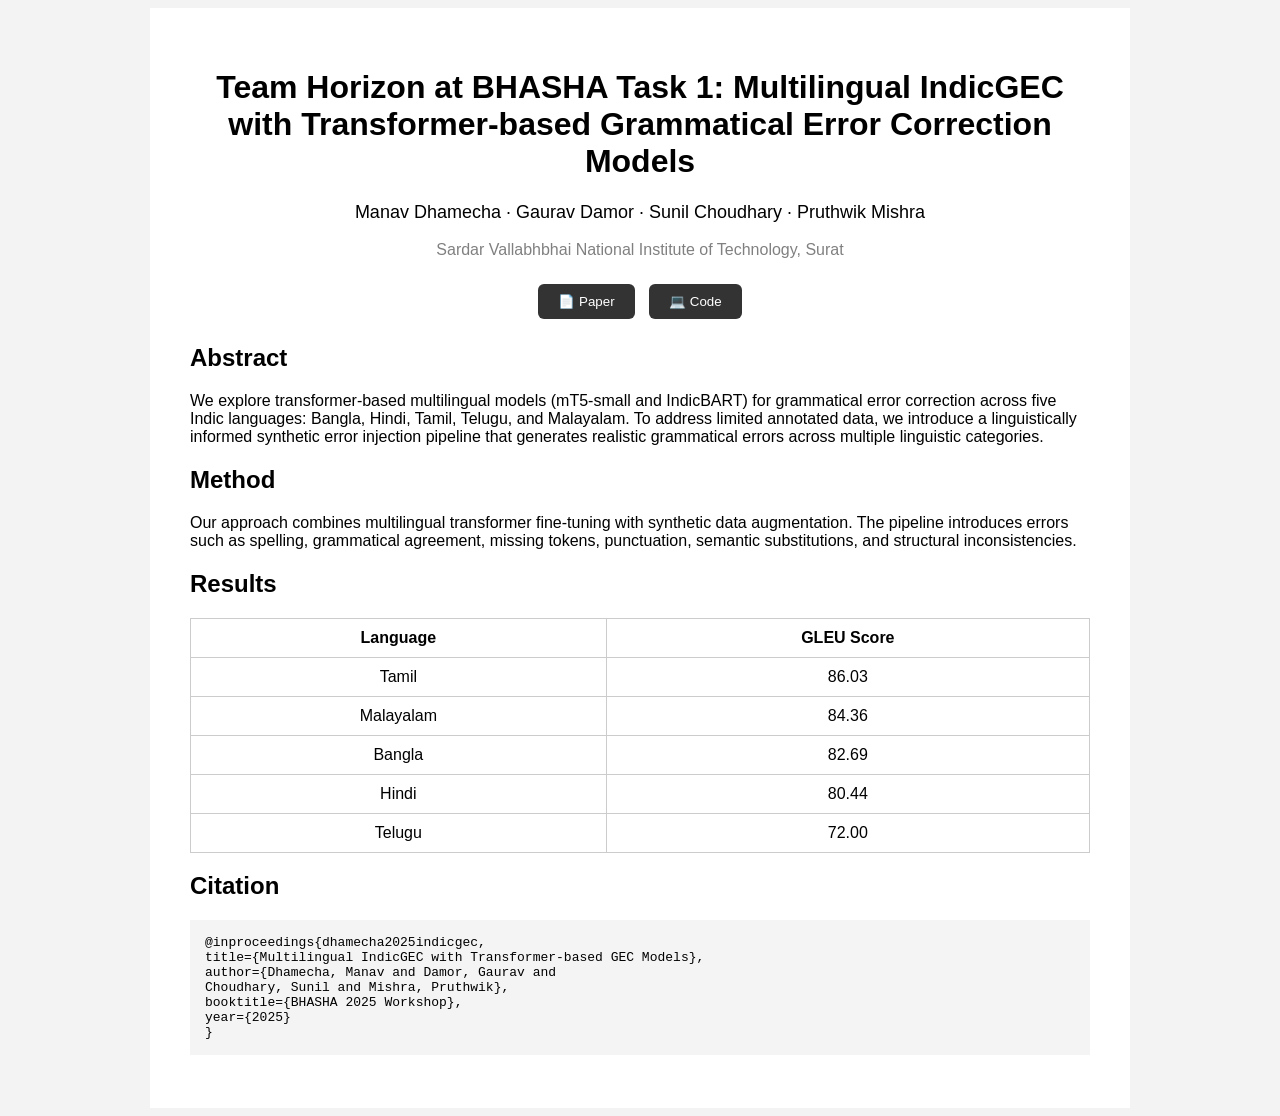
==== gec/index.html @ 7dff9ee0 "add gec paper" ====
<!DOCTYPE html>
<html>
<head>
<meta charset="UTF-8">
<title>Multilingual IndicGEC</title>
<link rel="stylesheet" href="style.css">
</head>

<body>

<div class="container">

<h1>
Team Horizon at BHASHA Task 1: Multilingual IndicGEC with Transformer-based Grammatical Error Correction Models
</h1>

<p class="authors">
Manav Dhamecha · Gaurav Damor · Sunil Choudhary · Pruthwik Mishra
</p>

<p class="affiliation">
Sardar Vallabhbhai National Institute of Technology, Surat
</p>

<div class="buttons">
<a href="paper.pdf"><button>📄 Paper</button></a>
<a href="#"><button>💻 Code</button></a>
</div>

<h2>Abstract</h2>

<p>
We explore transformer-based multilingual models (mT5-small and IndicBART)
for grammatical error correction across five Indic languages: Bangla,
Hindi, Tamil, Telugu, and Malayalam. To address limited annotated data,
we introduce a linguistically informed synthetic error injection pipeline
that generates realistic grammatical errors across multiple linguistic
categories.
</p>

<h2>Method</h2>

<p>
Our approach combines multilingual transformer fine-tuning with
synthetic data augmentation. The pipeline introduces errors such as
spelling, grammatical agreement, missing tokens, punctuation,
semantic substitutions, and structural inconsistencies.
</p>

<h2>Results</h2>

<table>
<tr>
<th>Language</th>
<th>GLEU Score</th>
</tr>
<tr><td>Tamil</td><td>86.03</td></tr>
<tr><td>Malayalam</td><td>84.36</td></tr>
<tr><td>Bangla</td><td>82.69</td></tr>
<tr><td>Hindi</td><td>80.44</td></tr>
<tr><td>Telugu</td><td>72.00</td></tr>
</table>

<h2>Citation</h2>

<pre>
@inproceedings{dhamecha2025indicgec,
title={Multilingual IndicGEC with Transformer-based GEC Models},
author={Dhamecha, Manav and Damor, Gaurav and
Choudhary, Sunil and Mishra, Pruthwik},
booktitle={BHASHA 2025 Workshop},
year={2025}
}
</pre>

</div>

</body>
</html>
---- gec/style.css ----
body{
font-family: Arial, Helvetica;
background:#f3f3f3;
}

.container{
width:900px;
margin:auto;
background:white;
padding:40px;
}

h1{
text-align:center;
}

.authors{
text-align:center;
font-size:18px;
}

.affiliation{
text-align:center;
color:gray;
}

.buttons{
text-align:center;
margin:20px;
}

button{
padding:10px 20px;
margin:5px;
border:none;
background:#333;
color:white;
border-radius:6px;
cursor:pointer;
}

table{
width:100%;
border-collapse:collapse;
margin-top:20px;
}

td,th{
border:1px solid #ccc;
padding:10px;
text-align:center;
}

pre{
background:#f4f4f4;
padding:15px;
overflow:auto;
}
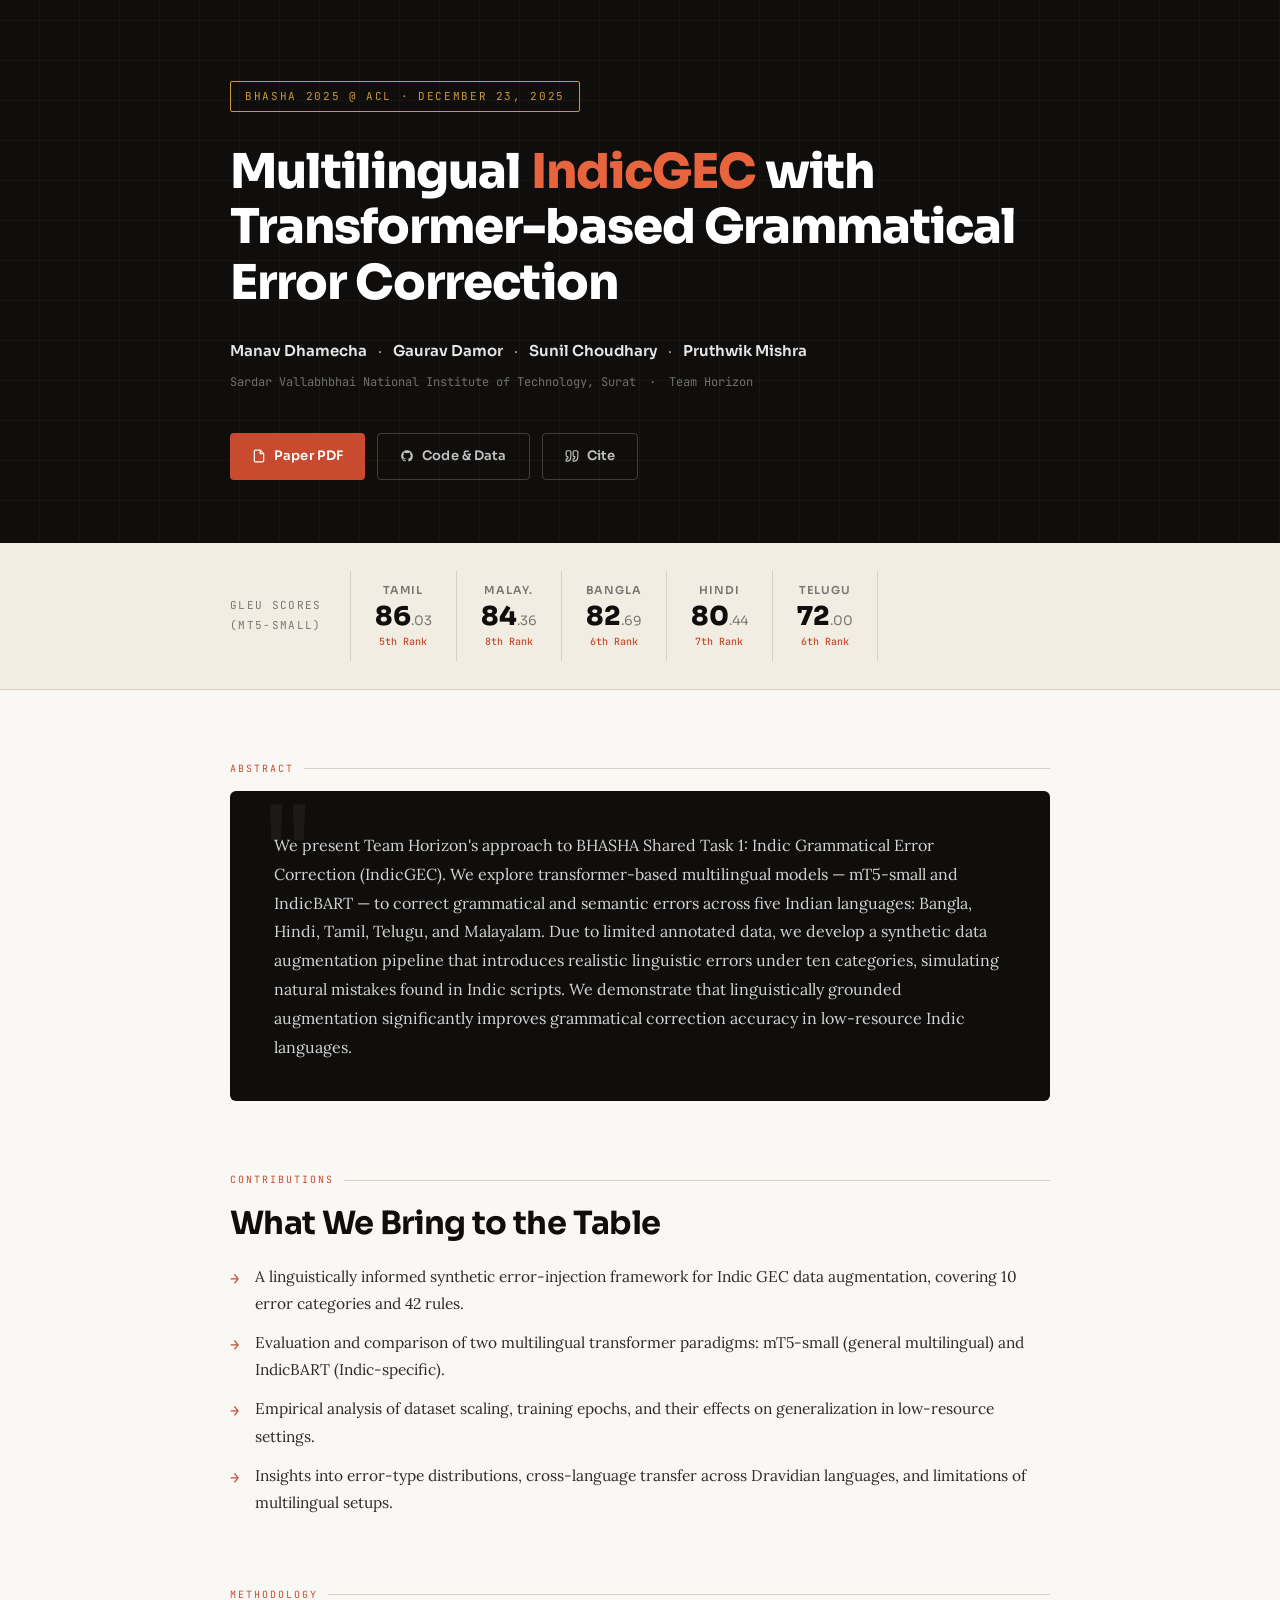
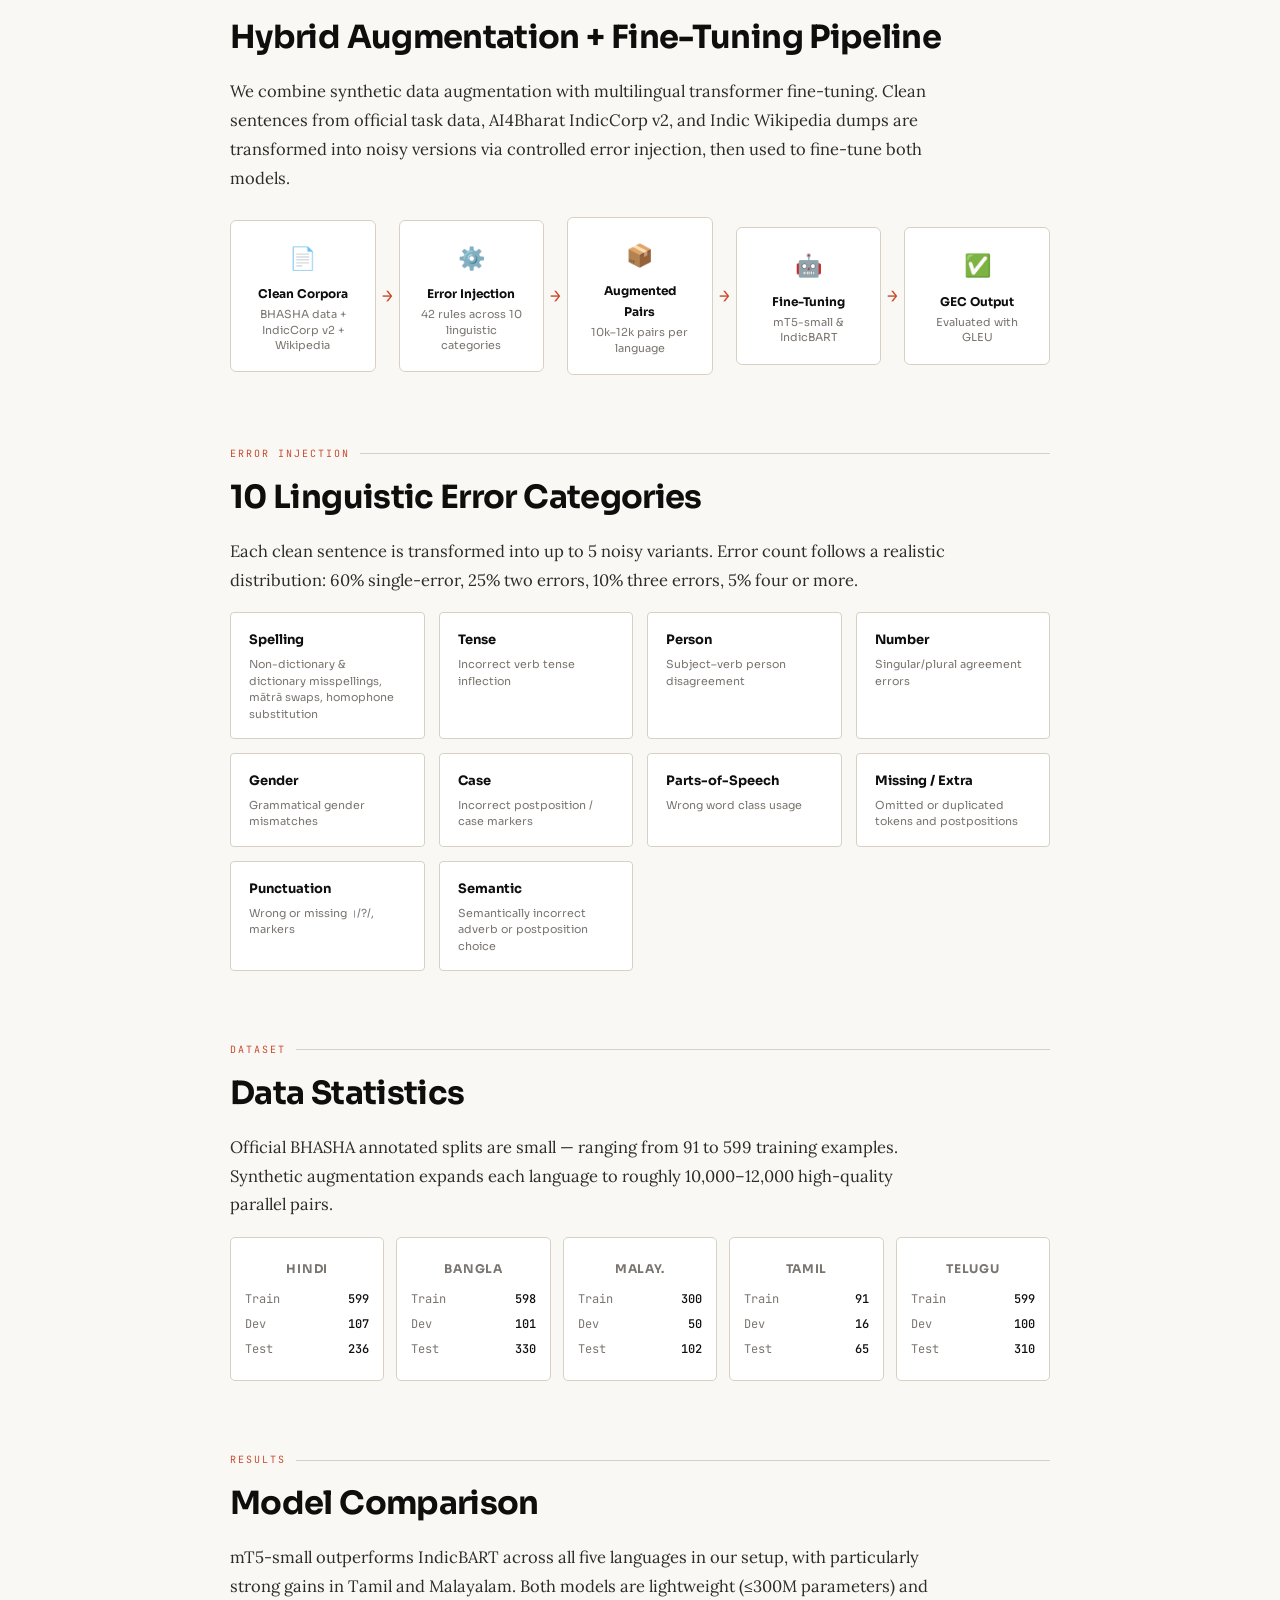
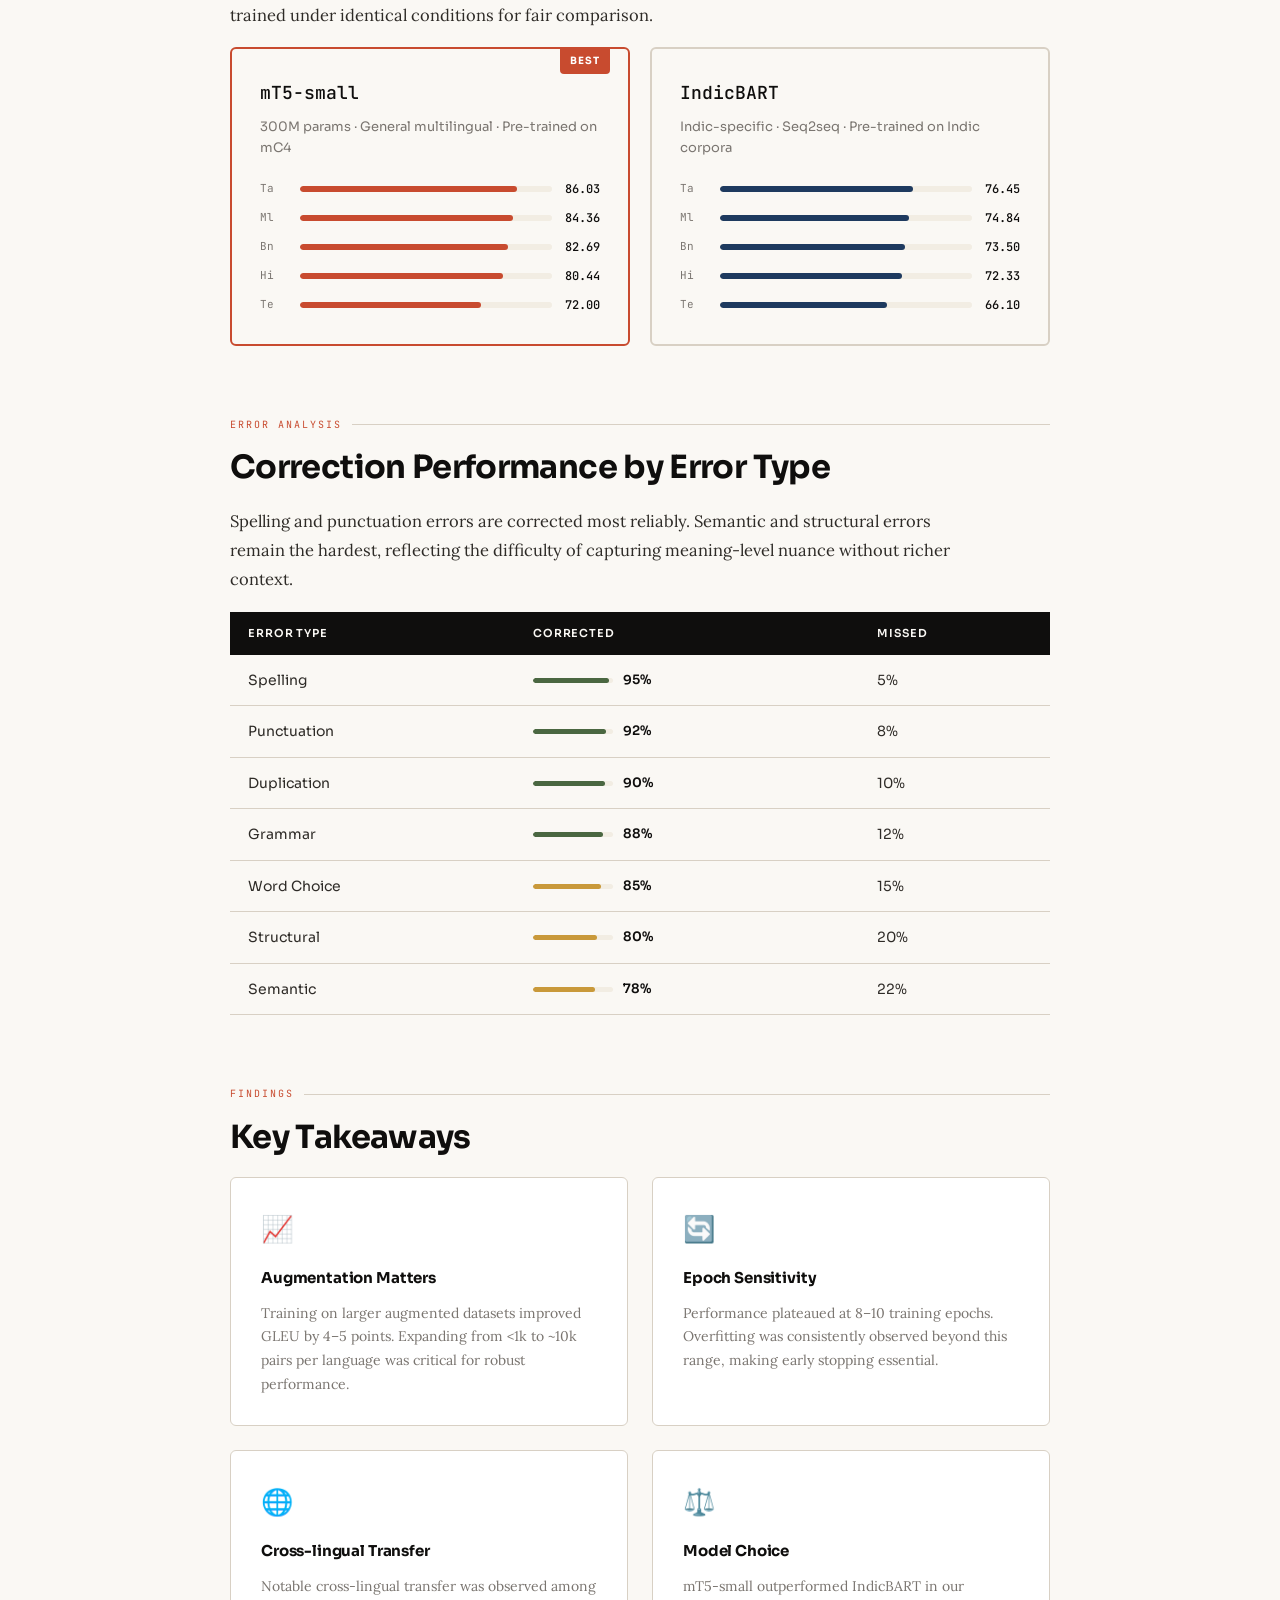
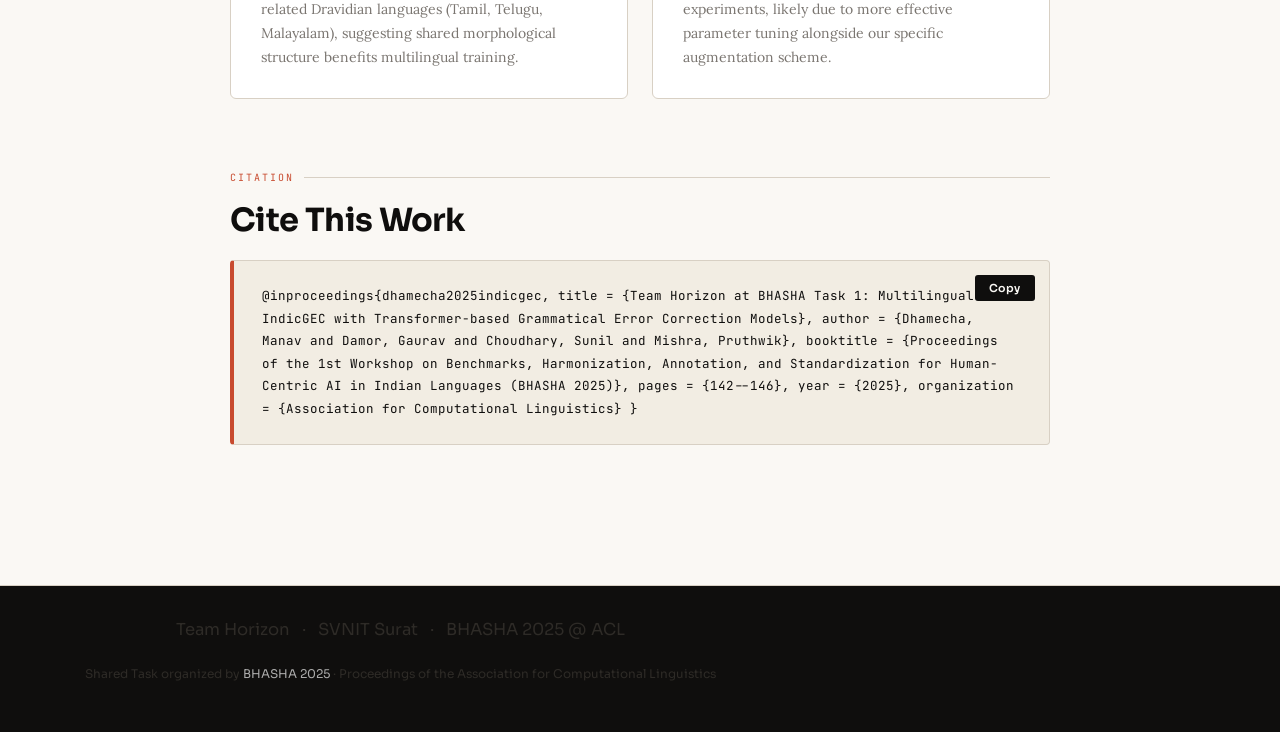
==== commit 7d43e78e: "enhance gec paper details" ====
--- a/gec/index.html
+++ b/gec/index.html
@@ -1,79 +1,1201 @@
 <!DOCTYPE html>
-<html>
+<html lang="en">
 <head>
 <meta charset="UTF-8">
-<title>Multilingual IndicGEC</title>
-<link rel="stylesheet" href="style.css">
+<meta name="viewport" content="width=device-width, initial-scale=1.0">
+<title>IndicGEC — Team Horizon @ BHASHA 2025</title>
+<link rel="preconnect" href="https://fonts.googleapis.com">
+<link href="https://fonts.googleapis.com/css2?family=Sora:wght@300;400;600;700;800&family=JetBrains+Mono:wght@400;500&family=Lora:ital,wght@0,400;0,600;1,400&display=swap" rel="stylesheet">
+<style>
+  :root {
+    --ink: #0f0e0d;
+    --paper: #faf8f4;
+    --cream: #f2ede3;
+    --rust: #c84b2f;
+    --rust-light: #e8643f;
+    --gold: #c9993a;
+    --sage: #4a6741;
+    --blue-ink: #1e3a5f;
+    --muted: #7a7570;
+    --border: #d8d0c4;
+  }
+
+  *, *::before, *::after { box-sizing: border-box; margin: 0; padding: 0; }
+
+  html { scroll-behavior: smooth; }
+
+  body {
+    font-family: 'Lora', Georgia, serif;
+    background: var(--paper);
+    color: var(--ink);
+    line-height: 1.75;
+    overflow-x: hidden;
+  }
+
+  /* ── Masthead ── */
+  .masthead {
+    background: var(--ink);
+    color: var(--paper);
+    padding: 0;
+    position: relative;
+    overflow: hidden;
+  }
+
+  .masthead::before {
+    content: '';
+    position: absolute;
+    inset: 0;
+    background:
+      repeating-linear-gradient(
+        90deg,
+        transparent,
+        transparent 39px,
+        rgba(255,255,255,0.03) 39px,
+        rgba(255,255,255,0.03) 40px
+      ),
+      repeating-linear-gradient(
+        0deg,
+        transparent,
+        transparent 39px,
+        rgba(255,255,255,0.03) 39px,
+        rgba(255,255,255,0.03) 40px
+      );
+  }
+
+  .masthead-inner {
+    position: relative;
+    max-width: 900px;
+    margin: 0 auto;
+    padding: 80px 40px 60px;
+  }
+
+  .venue-tag {
+    display: inline-block;
+    font-family: 'JetBrains Mono', monospace;
+    font-size: 11px;
+    letter-spacing: 0.15em;
+    text-transform: uppercase;
+    color: var(--gold);
+    border: 1px solid var(--gold);
+    padding: 5px 14px;
+    border-radius: 2px;
+    margin-bottom: 32px;
+    opacity: 0;
+    animation: fadeUp 0.6s ease 0.1s forwards;
+  }
+
+  h1 {
+    font-family: 'Sora', sans-serif;
+    font-size: clamp(26px, 5vw, 48px);
+    font-weight: 800;
+    line-height: 1.15;
+    letter-spacing: -0.02em;
+    color: #fff;
+    max-width: 800px;
+    margin-bottom: 28px;
+    opacity: 0;
+    animation: fadeUp 0.7s ease 0.2s forwards;
+  }
+
+  h1 em {
+    font-style: normal;
+    color: var(--rust-light);
+  }
+
+  .authors-block {
+    font-family: 'Sora', sans-serif;
+    font-size: 15px;
+    font-weight: 400;
+    color: rgba(255,255,255,0.65);
+    margin-bottom: 8px;
+    opacity: 0;
+    animation: fadeUp 0.7s ease 0.35s forwards;
+  }
+
+  .authors-block strong {
+    color: rgba(255,255,255,0.9);
+    font-weight: 600;
+  }
+
+  .affil {
+    font-family: 'JetBrains Mono', monospace;
+    font-size: 12px;
+    color: rgba(255,255,255,0.4);
+    margin-bottom: 40px;
+    opacity: 0;
+    animation: fadeUp 0.7s ease 0.45s forwards;
+  }
+
+  .cta-row {
+    display: flex;
+    gap: 12px;
+    flex-wrap: wrap;
+    opacity: 0;
+    animation: fadeUp 0.7s ease 0.55s forwards;
+  }
+
+  .btn {
+    display: inline-flex;
+    align-items: center;
+    gap: 8px;
+    font-family: 'Sora', sans-serif;
+    font-size: 13px;
+    font-weight: 600;
+    padding: 11px 22px;
+    border-radius: 4px;
+    text-decoration: none;
+    transition: all 0.2s ease;
+    cursor: pointer;
+    border: none;
+    letter-spacing: 0.01em;
+  }
+
+  .btn-primary {
+    background: var(--rust);
+    color: #fff;
+  }
+  .btn-primary:hover { background: var(--rust-light); transform: translateY(-1px); }
+
+  .btn-ghost {
+    background: transparent;
+    color: rgba(255,255,255,0.75);
+    border: 1px solid rgba(255,255,255,0.2);
+  }
+  .btn-ghost:hover { border-color: rgba(255,255,255,0.55); color: #fff; }
+
+  /* ── Score strip ── */
+  .score-strip {
+    background: var(--cream);
+    border-top: 3px solid var(--ink);
+    border-bottom: 1px solid var(--border);
+  }
+
+  .score-strip-inner {
+    max-width: 900px;
+    margin: 0 auto;
+    padding: 28px 40px;
+    display: flex;
+    align-items: center;
+    gap: 0;
+    flex-wrap: wrap;
+  }
+
+  .score-label {
+    font-family: 'JetBrains Mono', monospace;
+    font-size: 11px;
+    letter-spacing: 0.12em;
+    text-transform: uppercase;
+    color: var(--muted);
+    margin-right: 28px;
+    white-space: nowrap;
+  }
+
+  .scores {
+    display: flex;
+    gap: 0;
+    flex-wrap: wrap;
+  }
+
+  .score-item {
+    display: flex;
+    flex-direction: column;
+    align-items: center;
+    padding: 10px 24px;
+    border-left: 1px solid var(--border);
+    min-width: 90px;
+  }
+
+  .score-item:last-child { border-right: 1px solid var(--border); }
+
+  .score-lang {
+    font-family: 'Sora', sans-serif;
+    font-size: 11px;
+    font-weight: 600;
+    letter-spacing: 0.08em;
+    text-transform: uppercase;
+    color: var(--muted);
+    margin-bottom: 4px;
+  }
+
+  .score-val {
+    font-family: 'Sora', sans-serif;
+    font-size: 26px;
+    font-weight: 800;
+    color: var(--ink);
+    line-height: 1;
+  }
+
+  .score-val span {
+    font-size: 13px;
+    font-weight: 400;
+    color: var(--muted);
+  }
+
+  .score-rank {
+    font-family: 'JetBrains Mono', monospace;
+    font-size: 10px;
+    color: var(--rust);
+    margin-top: 3px;
+    font-weight: 500;
+  }
+
+  /* ── Main layout ── */
+  .main {
+    max-width: 900px;
+    margin: 0 auto;
+    padding: 70px 40px;
+  }
+
+  /* ── Section ── */
+  .section { margin-bottom: 70px; }
+
+  .section-tag {
+    font-family: 'JetBrains Mono', monospace;
+    font-size: 10px;
+    letter-spacing: 0.2em;
+    text-transform: uppercase;
+    color: var(--rust);
+    margin-bottom: 14px;
+    display: flex;
+    align-items: center;
+    gap: 10px;
+  }
+
+  .section-tag::after {
+    content: '';
+    flex: 1;
+    height: 1px;
+    background: var(--border);
+  }
+
+  h2 {
+    font-family: 'Sora', sans-serif;
+    font-size: clamp(22px, 3.5vw, 32px);
+    font-weight: 700;
+    letter-spacing: -0.02em;
+    color: var(--ink);
+    margin-bottom: 20px;
+    line-height: 1.25;
+  }
+
+  p {
+    font-size: 16.5px;
+    color: #2e2b27;
+    margin-bottom: 18px;
+    max-width: 720px;
+  }
+
+  /* ── Abstract card ── */
+  .abstract-card {
+    background: var(--ink);
+    color: var(--paper);
+    padding: 40px 44px;
+    border-radius: 6px;
+    position: relative;
+    overflow: hidden;
+  }
+
+  .abstract-card::before {
+    content: '"';
+    position: absolute;
+    top: -10px;
+    left: 30px;
+    font-family: 'Lora', serif;
+    font-size: 160px;
+    color: rgba(255,255,255,0.05);
+    line-height: 1;
+    pointer-events: none;
+  }
+
+  .abstract-card p {
+    color: rgba(255,255,255,0.82);
+    font-size: 16px;
+    line-height: 1.8;
+    max-width: 100%;
+    margin-bottom: 0;
+  }
+
+  /* ── Two-col grid ── */
+  .two-col {
+    display: grid;
+    grid-template-columns: 1fr 1fr;
+    gap: 24px;
+  }
+
+  @media (max-width: 640px) { .two-col { grid-template-columns: 1fr; } }
+
+  /* ── Feature cards ── */
+  .feature-card {
+    background: #fff;
+    border: 1px solid var(--border);
+    border-radius: 6px;
+    padding: 28px 30px;
+    position: relative;
+    transition: box-shadow 0.2s ease, transform 0.2s ease;
+  }
+
+  .feature-card:hover {
+    box-shadow: 0 8px 32px rgba(0,0,0,0.08);
+    transform: translateY(-2px);
+  }
+
+  .feature-card .icon {
+    font-size: 26px;
+    margin-bottom: 14px;
+    display: block;
+  }
+
+  .feature-card h3 {
+    font-family: 'Sora', sans-serif;
+    font-size: 15px;
+    font-weight: 700;
+    margin-bottom: 10px;
+    color: var(--ink);
+    letter-spacing: -0.01em;
+  }
+
+  .feature-card p {
+    font-size: 14px;
+    color: var(--muted);
+    margin: 0;
+    line-height: 1.7;
+  }
+
+  /* ── Model comparison ── */
+  .model-compare {
+    display: grid;
+    grid-template-columns: 1fr 1fr;
+    gap: 20px;
+    margin-top: 10px;
+  }
+
+  @media (max-width: 640px) { .model-compare { grid-template-columns: 1fr; } }
+
+  .model-card {
+    border: 2px solid var(--border);
+    border-radius: 6px;
+    padding: 28px;
+    position: relative;
+  }
+
+  .model-card.winner {
+    border-color: var(--rust);
+  }
+
+  .model-card.winner::after {
+    content: 'Best';
+    position: absolute;
+    top: -1px;
+    right: 18px;
+    background: var(--rust);
+    color: #fff;
+    font-family: 'Sora', sans-serif;
+    font-size: 10px;
+    font-weight: 700;
+    letter-spacing: 0.1em;
+    text-transform: uppercase;
+    padding: 4px 10px;
+    border-radius: 0 0 4px 4px;
+  }
+
+  .model-name {
+    font-family: 'JetBrains Mono', monospace;
+    font-size: 18px;
+    font-weight: 500;
+    color: var(--ink);
+    margin-bottom: 8px;
+  }
+
+  .model-desc {
+    font-size: 13px;
+    color: var(--muted);
+    margin-bottom: 20px;
+    font-family: 'Sora', sans-serif;
+    line-height: 1.6;
+  }
+
+  .model-scores {
+    display: flex;
+    flex-direction: column;
+    gap: 8px;
+  }
+
+  .model-score-row {
+    display: flex;
+    align-items: center;
+    gap: 10px;
+  }
+
+  .model-score-row .lang-tag {
+    font-family: 'JetBrains Mono', monospace;
+    font-size: 11px;
+    color: var(--muted);
+    width: 30px;
+    flex-shrink: 0;
+  }
+
+  .bar-track {
+    flex: 1;
+    height: 6px;
+    background: var(--cream);
+    border-radius: 3px;
+    overflow: hidden;
+  }
+
+  .bar-fill {
+    height: 100%;
+    border-radius: 3px;
+    background: var(--rust);
+    transition: width 1s ease;
+  }
+
+  .bar-fill.secondary { background: var(--blue-ink); }
+
+  .score-num {
+    font-family: 'JetBrains Mono', monospace;
+    font-size: 12px;
+    color: var(--ink);
+    font-weight: 500;
+    width: 38px;
+    text-align: right;
+    flex-shrink: 0;
+  }
+
+  /* ── Error table ── */
+  .data-table {
+    width: 100%;
+    border-collapse: collapse;
+    font-family: 'Sora', sans-serif;
+    font-size: 14px;
+    margin-top: 10px;
+  }
+
+  .data-table thead th {
+    background: var(--ink);
+    color: var(--paper);
+    font-weight: 600;
+    font-size: 11px;
+    letter-spacing: 0.08em;
+    text-transform: uppercase;
+    padding: 12px 18px;
+    text-align: left;
+  }
+
+  .data-table tbody tr {
+    border-bottom: 1px solid var(--border);
+    transition: background 0.15s;
+  }
+
+  .data-table tbody tr:hover { background: var(--cream); }
+
+  .data-table td {
+    padding: 13px 18px;
+    color: #2e2b27;
+    vertical-align: middle;
+  }
+
+  .pct-bar {
+    display: flex;
+    align-items: center;
+    gap: 10px;
+  }
+
+  .pct-track {
+    width: 80px;
+    height: 5px;
+    background: var(--cream);
+    border-radius: 3px;
+    overflow: hidden;
+    flex-shrink: 0;
+  }
+
+  .pct-fill { height: 100%; border-radius: 3px; }
+  .pct-fill.good { background: var(--sage); }
+  .pct-fill.warn { background: var(--gold); }
+
+  .pct-text { font-size: 13px; font-weight: 600; color: var(--ink); }
+
+  /* ── Error categories ── */
+  .error-grid {
+    display: grid;
+    grid-template-columns: repeat(auto-fill, minmax(190px, 1fr));
+    gap: 14px;
+    margin-top: 10px;
+  }
+
+  .error-tag {
+    background: #fff;
+    border: 1px solid var(--border);
+    border-radius: 4px;
+    padding: 16px 18px;
+    font-family: 'Sora', sans-serif;
+  }
+
+  .error-tag .et-name {
+    font-size: 13px;
+    font-weight: 700;
+    color: var(--ink);
+    margin-bottom: 4px;
+  }
+
+  .error-tag .et-sub {
+    font-size: 11px;
+    color: var(--muted);
+    line-height: 1.5;
+  }
+
+  /* ── Data stats ── */
+  .stats-row {
+    display: grid;
+    grid-template-columns: repeat(5, 1fr);
+    gap: 12px;
+    margin-top: 10px;
+  }
+
+  @media (max-width: 640px) { .stats-row { grid-template-columns: repeat(2, 1fr); } }
+
+  .stat-card {
+    background: #fff;
+    border: 1px solid var(--border);
+    border-radius: 5px;
+    padding: 20px 14px;
+    text-align: center;
+  }
+
+  .stat-card .sc-lang {
+    font-family: 'Sora', sans-serif;
+    font-size: 12px;
+    font-weight: 700;
+    letter-spacing: 0.06em;
+    text-transform: uppercase;
+    color: var(--muted);
+    margin-bottom: 10px;
+  }
+
+  .stat-card .sc-nums {
+    display: flex;
+    flex-direction: column;
+    gap: 4px;
+  }
+
+  .sc-row {
+    display: flex;
+    justify-content: space-between;
+    font-size: 12px;
+    font-family: 'JetBrains Mono', monospace;
+  }
+
+  .sc-row .sc-k { color: var(--muted); }
+  .sc-row .sc-v { color: var(--ink); font-weight: 500; }
+
+  /* ── Contributions list ── */
+  .contrib-list {
+    list-style: none;
+    display: flex;
+    flex-direction: column;
+    gap: 12px;
+  }
+
+  .contrib-list li {
+    display: flex;
+    gap: 16px;
+    align-items: flex-start;
+    font-size: 15.5px;
+    color: #2e2b27;
+  }
+
+  .contrib-list li::before {
+    content: '→';
+    font-family: 'JetBrains Mono', monospace;
+    color: var(--rust);
+    flex-shrink: 0;
+    margin-top: 2px;
+  }
+
+  /* ── Citation ── */
+  .citation-block {
+    background: var(--cream);
+    border: 1px solid var(--border);
+    border-left: 4px solid var(--rust);
+    border-radius: 4px;
+    padding: 24px 28px;
+    font-family: 'JetBrains Mono', monospace;
+    font-size: 12.5px;
+    line-height: 1.8;
+    color: var(--ink);
+    position: relative;
+    overflow-x: auto;
+  }
+
+  .copy-btn {
+    position: absolute;
+    top: 14px;
+    right: 14px;
+    background: var(--ink);
+    color: var(--paper);
+    border: none;
+    padding: 6px 14px;
+    border-radius: 3px;
+    font-family: 'Sora', sans-serif;
+    font-size: 11px;
+    font-weight: 600;
+    cursor: pointer;
+    letter-spacing: 0.05em;
+    transition: background 0.2s;
+  }
+
+  .copy-btn:hover { background: var(--rust); }
+
+  /* ── Footer ── */
+  footer {
+    background: var(--ink);
+    color: rgba(255,255,255,0.45);
+    padding: 30px 40px;
+    text-align: center;
+    font-family: 'Sora', sans-serif;
+    font-size: 13px;
+  }
+
+  footer a { color: rgba(255,255,255,0.65); text-decoration: none; }
+  footer a:hover { color: #fff; }
+
+  /* ── Divider ── */
+  .divider {
+    height: 1px;
+    background: var(--border);
+    margin: 0;
+  }
+
+  /* ── Animations ── */
+  @keyframes fadeUp {
+    from { opacity: 0; transform: translateY(18px); }
+    to   { opacity: 1; transform: translateY(0); }
+  }
+
+  .reveal {
+    opacity: 0;
+    transform: translateY(20px);
+    transition: opacity 0.6s ease, transform 0.6s ease;
+  }
+
+  .reveal.visible {
+    opacity: 1;
+    transform: none;
+  }
+
+  /* ── Pipeline diagram ── */
+  .pipeline {
+    display: flex;
+    align-items: center;
+    gap: 0;
+    flex-wrap: wrap;
+    margin-top: 24px;
+  }
+
+  .pipe-step {
+    background: #fff;
+    border: 1.5px solid var(--border);
+    border-radius: 6px;
+    padding: 18px 20px;
+    flex: 1;
+    min-width: 120px;
+    text-align: center;
+  }
+
+  .pipe-step .ps-icon { font-size: 22px; margin-bottom: 6px; display: block; }
+  .pipe-step .ps-label {
+    font-family: 'Sora', sans-serif;
+    font-size: 12px;
+    font-weight: 700;
+    color: var(--ink);
+    margin-bottom: 3px;
+  }
+  .pipe-step .ps-sub {
+    font-size: 11px;
+    color: var(--muted);
+    font-family: 'Sora', sans-serif;
+    line-height: 1.4;
+  }
+
+  .pipe-arrow {
+    font-size: 18px;
+    color: var(--rust);
+    padding: 0 6px;
+    font-family: 'JetBrains Mono', monospace;
+    flex-shrink: 0;
+  }
+
+  @media (max-width: 680px) {
+    .pipe-arrow { display: none; }
+    .pipeline { gap: 10px; }
+    .score-strip-inner { flex-direction: column; align-items: flex-start; }
+    .score-label { margin-bottom: 10px; margin-right: 0; }
+    .score-item:first-child { border-left: 1px solid var(--border); }
+  }
+</style>
 </head>
-
 <body>
 
-<div class="container">
-
-<h1>
-Team Horizon at BHASHA Task 1: Multilingual IndicGEC with Transformer-based Grammatical Error Correction Models
-</h1>
-
-<p class="authors">
-Manav Dhamecha · Gaurav Damor · Sunil Choudhary · Pruthwik Mishra
-</p>
-
-<p class="affiliation">
-Sardar Vallabhbhai National Institute of Technology, Surat
-</p>
-
-<div class="buttons">
-<a href="paper.pdf"><button>📄 Paper</button></a>
-<a href="#"><button>💻 Code</button></a>
+<!-- ──────────────────────────────────────────────────────── MASTHEAD -->
+<header class="masthead">
+  <div class="masthead-inner">
+    <div class="venue-tag">BHASHA 2025 @ ACL · December 23, 2025</div>
+    <h1>Multilingual <em>IndicGEC</em> with Transformer-based Grammatical Error Correction</h1>
+    <p class="authors-block">
+      <strong>Manav Dhamecha</strong> &ensp;·&ensp;
+      <strong>Gaurav Damor</strong> &ensp;·&ensp;
+      <strong>Sunil Choudhary</strong> &ensp;·&ensp;
+      <strong>Pruthwik Mishra</strong>
+    </p>
+    <p class="affil">Sardar Vallabhbhai National Institute of Technology, Surat &ensp;·&ensp; Team Horizon</p>
+    <div class="cta-row">
+      <a class="btn btn-primary" href="paper.pdf">
+        <svg width="14" height="14" fill="none" stroke="currentColor" stroke-width="2" viewBox="0 0 24 24"><path d="M14 2H6a2 2 0 0 0-2 2v16a2 2 0 0 0 2 2h12a2 2 0 0 0 2-2V8z"/><polyline points="14 2 14 8 20 8"/></svg>
+        Paper PDF
+      </a>
+      <a class="btn btn-ghost" href="https://github.com/" target="_blank">
+        <svg width="14" height="14" fill="currentColor" viewBox="0 0 24 24"><path d="M12 2C6.477 2 2 6.484 2 12.017c0 4.425 2.865 8.18 6.839 9.504.5.092.682-.217.682-.483 0-.237-.008-.868-.013-1.703-2.782.605-3.369-1.343-3.369-1.343-.454-1.158-1.11-1.466-1.11-1.466-.908-.62.069-.608.069-.608 1.003.07 1.531 1.032 1.531 1.032.892 1.53 2.341 1.088 2.91.832.092-.647.35-1.088.636-1.338-2.22-.253-4.555-1.113-4.555-4.951 0-1.093.39-1.988 1.029-2.688-.103-.253-.446-1.272.098-2.65 0 0 .84-.27 2.75 1.026A9.564 9.564 0 0 1 12 6.844a9.59 9.59 0 0 1 2.504.337c1.909-1.296 2.747-1.027 2.747-1.027.546 1.379.202 2.398.1 2.651.64.7 1.028 1.595 1.028 2.688 0 3.848-2.339 4.695-4.566 4.942.359.31.678.921.678 1.856 0 1.338-.012 2.419-.012 2.747 0 .268.18.58.688.482A10.019 10.019 0 0 0 22 12.017C22 6.484 17.522 2 12 2z"/></svg>
+        Code & Data
+      </a>
+      <a class="btn btn-ghost" href="#citation">
+        <svg width="14" height="14" fill="none" stroke="currentColor" stroke-width="2" viewBox="0 0 24 24"><path d="M3 21c3 0 7-1 7-8V5c0-1.25-.756-2.017-2-2H4c-1.25 0-2 .75-2 1.972V11c0 1.25.75 2 2 2 1 0 1 0 1 1v1c0 1-1 2-2 2s-1 .008-1 1.031V20c0 1 0 1 1 1z"/><path d="M15 21c3 0 7-1 7-8V5c0-1.25-.757-2.017-2-2h-4c-1.25 0-2 .75-2 1.972V11c0 1.25.75 2 2 2h.75c0 2.25.25 4-2.75 4v3c0 1 0 1 1 1z"/></svg>
+        Cite
+      </a>
+    </div>
+  </div>
+</header>
+
+<!-- ──────────────────────────────────────────────────────── SCORE STRIP -->
+<div class="score-strip">
+  <div class="score-strip-inner">
+    <div class="score-label">GLEU Scores<br>(mT5-small)</div>
+    <div class="scores">
+      <div class="score-item">
+        <div class="score-lang">Tamil</div>
+        <div class="score-val">86<span>.03</span></div>
+        <div class="score-rank">5th Rank</div>
+      </div>
+      <div class="score-item">
+        <div class="score-lang">Malay.</div>
+        <div class="score-val">84<span>.36</span></div>
+        <div class="score-rank">8th Rank</div>
+      </div>
+      <div class="score-item">
+        <div class="score-lang">Bangla</div>
+        <div class="score-val">82<span>.69</span></div>
+        <div class="score-rank">6th Rank</div>
+      </div>
+      <div class="score-item">
+        <div class="score-lang">Hindi</div>
+        <div class="score-val">80<span>.44</span></div>
+        <div class="score-rank">7th Rank</div>
+      </div>
+      <div class="score-item">
+        <div class="score-lang">Telugu</div>
+        <div class="score-val">72<span>.00</span></div>
+        <div class="score-rank">6th Rank</div>
+      </div>
+    </div>
+  </div>
 </div>
 
-<h2>Abstract</h2>
-
-<p>
-We explore transformer-based multilingual models (mT5-small and IndicBART)
-for grammatical error correction across five Indic languages: Bangla,
-Hindi, Tamil, Telugu, and Malayalam. To address limited annotated data,
-we introduce a linguistically informed synthetic error injection pipeline
-that generates realistic grammatical errors across multiple linguistic
-categories.
-</p>
-
-<h2>Method</h2>
-
-<p>
-Our approach combines multilingual transformer fine-tuning with
-synthetic data augmentation. The pipeline introduces errors such as
-spelling, grammatical agreement, missing tokens, punctuation,
-semantic substitutions, and structural inconsistencies.
-</p>
-
-<h2>Results</h2>
-
-<table>
-<tr>
-<th>Language</th>
-<th>GLEU Score</th>
-</tr>
-<tr><td>Tamil</td><td>86.03</td></tr>
-<tr><td>Malayalam</td><td>84.36</td></tr>
-<tr><td>Bangla</td><td>82.69</td></tr>
-<tr><td>Hindi</td><td>80.44</td></tr>
-<tr><td>Telugu</td><td>72.00</td></tr>
-</table>
-
-<h2>Citation</h2>
-
-<pre>
+<!-- ──────────────────────────────────────────────────────── MAIN -->
+<main class="main">
+
+  <!-- Abstract -->
+  <section class="section reveal">
+    <div class="section-tag">Abstract</div>
+    <div class="abstract-card">
+      <p>
+        We present Team Horizon's approach to BHASHA Shared Task 1: Indic Grammatical Error Correction (IndicGEC). We explore transformer-based multilingual models — mT5-small and IndicBART — to correct grammatical and semantic errors across five Indian languages: Bangla, Hindi, Tamil, Telugu, and Malayalam. Due to limited annotated data, we develop a synthetic data augmentation pipeline that introduces realistic linguistic errors under ten categories, simulating natural mistakes found in Indic scripts. We demonstrate that linguistically grounded augmentation significantly improves grammatical correction accuracy in low-resource Indic languages.
+      </p>
+    </div>
+  </section>
+
+  <!-- Contributions -->
+  <section class="section reveal">
+    <div class="section-tag">Contributions</div>
+    <h2>What We Bring to the Table</h2>
+    <ul class="contrib-list">
+      <li>A linguistically informed synthetic error-injection framework for Indic GEC data augmentation, covering 10 error categories and 42 rules.</li>
+      <li>Evaluation and comparison of two multilingual transformer paradigms: mT5-small (general multilingual) and IndicBART (Indic-specific).</li>
+      <li>Empirical analysis of dataset scaling, training epochs, and their effects on generalization in low-resource settings.</li>
+      <li>Insights into error-type distributions, cross-language transfer across Dravidian languages, and limitations of multilingual setups.</li>
+    </ul>
+  </section>
+
+  <!-- Method pipeline -->
+  <section class="section reveal">
+    <div class="section-tag">Methodology</div>
+    <h2>Hybrid Augmentation + Fine-Tuning Pipeline</h2>
+    <p>We combine synthetic data augmentation with multilingual transformer fine-tuning. Clean sentences from official task data, AI4Bharat IndicCorp v2, and Indic Wikipedia dumps are transformed into noisy versions via controlled error injection, then used to fine-tune both models.</p>
+    <div class="pipeline">
+      <div class="pipe-step">
+        <span class="ps-icon">📄</span>
+        <div class="ps-label">Clean Corpora</div>
+        <div class="ps-sub">BHASHA data + IndicCorp v2 + Wikipedia</div>
+      </div>
+      <div class="pipe-arrow">→</div>
+      <div class="pipe-step">
+        <span class="ps-icon">⚙️</span>
+        <div class="ps-label">Error Injection</div>
+        <div class="ps-sub">42 rules across 10 linguistic categories</div>
+      </div>
+      <div class="pipe-arrow">→</div>
+      <div class="pipe-step">
+        <span class="ps-icon">📦</span>
+        <div class="ps-label">Augmented Pairs</div>
+        <div class="ps-sub">10k–12k pairs per language</div>
+      </div>
+      <div class="pipe-arrow">→</div>
+      <div class="pipe-step">
+        <span class="ps-icon">🤖</span>
+        <div class="ps-label">Fine-Tuning</div>
+        <div class="ps-sub">mT5-small & IndicBART</div>
+      </div>
+      <div class="pipe-arrow">→</div>
+      <div class="pipe-step">
+        <span class="ps-icon">✅</span>
+        <div class="ps-label">GEC Output</div>
+        <div class="ps-sub">Evaluated with GLEU</div>
+      </div>
+    </div>
+  </section>
+
+  <!-- Error Categories -->
+  <section class="section reveal">
+    <div class="section-tag">Error Injection</div>
+    <h2>10 Linguistic Error Categories</h2>
+    <p>Each clean sentence is transformed into up to 5 noisy variants. Error count follows a realistic distribution: 60% single-error, 25% two errors, 10% three errors, 5% four or more.</p>
+    <div class="error-grid">
+      <div class="error-tag">
+        <div class="et-name">Spelling</div>
+        <div class="et-sub">Non-dictionary & dictionary misspellings, mātrā swaps, homophone substitution</div>
+      </div>
+      <div class="error-tag">
+        <div class="et-name">Tense</div>
+        <div class="et-sub">Incorrect verb tense inflection</div>
+      </div>
+      <div class="error-tag">
+        <div class="et-name">Person</div>
+        <div class="et-sub">Subject–verb person disagreement</div>
+      </div>
+      <div class="error-tag">
+        <div class="et-name">Number</div>
+        <div class="et-sub">Singular/plural agreement errors</div>
+      </div>
+      <div class="error-tag">
+        <div class="et-name">Gender</div>
+        <div class="et-sub">Grammatical gender mismatches</div>
+      </div>
+      <div class="error-tag">
+        <div class="et-name">Case</div>
+        <div class="et-sub">Incorrect postposition / case markers</div>
+      </div>
+      <div class="error-tag">
+        <div class="et-name">Parts-of-Speech</div>
+        <div class="et-sub">Wrong word class usage</div>
+      </div>
+      <div class="error-tag">
+        <div class="et-name">Missing / Extra</div>
+        <div class="et-sub">Omitted or duplicated tokens and postpositions</div>
+      </div>
+      <div class="error-tag">
+        <div class="et-name">Punctuation</div>
+        <div class="et-sub">Wrong or missing ।/?/, markers</div>
+      </div>
+      <div class="error-tag">
+        <div class="et-name">Semantic</div>
+        <div class="et-sub">Semantically incorrect adverb or postposition choice</div>
+      </div>
+    </div>
+  </section>
+
+  <!-- Dataset stats -->
+  <section class="section reveal">
+    <div class="section-tag">Dataset</div>
+    <h2>Data Statistics</h2>
+    <p>Official BHASHA annotated splits are small — ranging from 91 to 599 training examples. Synthetic augmentation expands each language to roughly 10,000–12,000 high-quality parallel pairs.</p>
+    <div class="stats-row">
+      <div class="stat-card">
+        <div class="sc-lang">Hindi</div>
+        <div class="sc-nums">
+          <div class="sc-row"><span class="sc-k">Train</span><span class="sc-v">599</span></div>
+          <div class="sc-row"><span class="sc-k">Dev</span><span class="sc-v">107</span></div>
+          <div class="sc-row"><span class="sc-k">Test</span><span class="sc-v">236</span></div>
+        </div>
+      </div>
+      <div class="stat-card">
+        <div class="sc-lang">Bangla</div>
+        <div class="sc-nums">
+          <div class="sc-row"><span class="sc-k">Train</span><span class="sc-v">598</span></div>
+          <div class="sc-row"><span class="sc-k">Dev</span><span class="sc-v">101</span></div>
+          <div class="sc-row"><span class="sc-k">Test</span><span class="sc-v">330</span></div>
+        </div>
+      </div>
+      <div class="stat-card">
+        <div class="sc-lang">Malay.</div>
+        <div class="sc-nums">
+          <div class="sc-row"><span class="sc-k">Train</span><span class="sc-v">300</span></div>
+          <div class="sc-row"><span class="sc-k">Dev</span><span class="sc-v">50</span></div>
+          <div class="sc-row"><span class="sc-k">Test</span><span class="sc-v">102</span></div>
+        </div>
+      </div>
+      <div class="stat-card">
+        <div class="sc-lang">Tamil</div>
+        <div class="sc-nums">
+          <div class="sc-row"><span class="sc-k">Train</span><span class="sc-v">91</span></div>
+          <div class="sc-row"><span class="sc-k">Dev</span><span class="sc-v">16</span></div>
+          <div class="sc-row"><span class="sc-k">Test</span><span class="sc-v">65</span></div>
+        </div>
+      </div>
+      <div class="stat-card">
+        <div class="sc-lang">Telugu</div>
+        <div class="sc-nums">
+          <div class="sc-row"><span class="sc-k">Train</span><span class="sc-v">599</span></div>
+          <div class="sc-row"><span class="sc-k">Dev</span><span class="sc-v">100</span></div>
+          <div class="sc-row"><span class="sc-k">Test</span><span class="sc-v">310</span></div>
+        </div>
+      </div>
+    </div>
+  </section>
+
+  <!-- Models & Results -->
+  <section class="section reveal">
+    <div class="section-tag">Results</div>
+    <h2>Model Comparison</h2>
+    <p>mT5-small outperforms IndicBART across all five languages in our setup, with particularly strong gains in Tamil and Malayalam. Both models are lightweight (≤300M parameters) and trained under identical conditions for fair comparison.</p>
+    <div class="model-compare">
+      <div class="model-card winner">
+        <div class="model-name">mT5-small</div>
+        <div class="model-desc">300M params · General multilingual · Pre-trained on mC4</div>
+        <div class="model-scores">
+          <div class="model-score-row">
+            <span class="lang-tag">Ta</span>
+            <div class="bar-track"><div class="bar-fill" style="width:86.03%"></div></div>
+            <span class="score-num">86.03</span>
+          </div>
+          <div class="model-score-row">
+            <span class="lang-tag">Ml</span>
+            <div class="bar-track"><div class="bar-fill" style="width:84.36%"></div></div>
+            <span class="score-num">84.36</span>
+          </div>
+          <div class="model-score-row">
+            <span class="lang-tag">Bn</span>
+            <div class="bar-track"><div class="bar-fill" style="width:82.69%"></div></div>
+            <span class="score-num">82.69</span>
+          </div>
+          <div class="model-score-row">
+            <span class="lang-tag">Hi</span>
+            <div class="bar-track"><div class="bar-fill" style="width:80.44%"></div></div>
+            <span class="score-num">80.44</span>
+          </div>
+          <div class="model-score-row">
+            <span class="lang-tag">Te</span>
+            <div class="bar-track"><div class="bar-fill" style="width:72.00%"></div></div>
+            <span class="score-num">72.00</span>
+          </div>
+        </div>
+      </div>
+      <div class="model-card">
+        <div class="model-name">IndicBART</div>
+        <div class="model-desc">Indic-specific · Seq2seq · Pre-trained on Indic corpora</div>
+        <div class="model-scores">
+          <div class="model-score-row">
+            <span class="lang-tag">Ta</span>
+            <div class="bar-track"><div class="bar-fill secondary" style="width:76.45%"></div></div>
+            <span class="score-num">76.45</span>
+          </div>
+          <div class="model-score-row">
+            <span class="lang-tag">Ml</span>
+            <div class="bar-track"><div class="bar-fill secondary" style="width:74.84%"></div></div>
+            <span class="score-num">74.84</span>
+          </div>
+          <div class="model-score-row">
+            <span class="lang-tag">Bn</span>
+            <div class="bar-track"><div class="bar-fill secondary" style="width:73.50%"></div></div>
+            <span class="score-num">73.50</span>
+          </div>
+          <div class="model-score-row">
+            <span class="lang-tag">Hi</span>
+            <div class="bar-track"><div class="bar-fill secondary" style="width:72.33%"></div></div>
+            <span class="score-num">72.33</span>
+          </div>
+          <div class="model-score-row">
+            <span class="lang-tag">Te</span>
+            <div class="bar-track"><div class="bar-fill secondary" style="width:66.10%"></div></div>
+            <span class="score-num">66.10</span>
+          </div>
+        </div>
+      </div>
+    </div>
+  </section>
+
+  <!-- Error analysis -->
+  <section class="section reveal">
+    <div class="section-tag">Error Analysis</div>
+    <h2>Correction Performance by Error Type</h2>
+    <p>Spelling and punctuation errors are corrected most reliably. Semantic and structural errors remain the hardest, reflecting the difficulty of capturing meaning-level nuance without richer context.</p>
+    <table class="data-table">
+      <thead>
+        <tr>
+          <th>Error Type</th>
+          <th>Corrected</th>
+          <th>Missed</th>
+        </tr>
+      </thead>
+      <tbody>
+        <tr>
+          <td>Spelling</td>
+          <td>
+            <div class="pct-bar">
+              <div class="pct-track"><div class="pct-fill good" style="width:95%"></div></div>
+              <span class="pct-text">95%</span>
+            </div>
+          </td>
+          <td>5%</td>
+        </tr>
+        <tr>
+          <td>Punctuation</td>
+          <td>
+            <div class="pct-bar">
+              <div class="pct-track"><div class="pct-fill good" style="width:92%"></div></div>
+              <span class="pct-text">92%</span>
+            </div>
+          </td>
+          <td>8%</td>
+        </tr>
+        <tr>
+          <td>Duplication</td>
+          <td>
+            <div class="pct-bar">
+              <div class="pct-track"><div class="pct-fill good" style="width:90%"></div></div>
+              <span class="pct-text">90%</span>
+            </div>
+          </td>
+          <td>10%</td>
+        </tr>
+        <tr>
+          <td>Grammar</td>
+          <td>
+            <div class="pct-bar">
+              <div class="pct-track"><div class="pct-fill good" style="width:88%"></div></div>
+              <span class="pct-text">88%</span>
+            </div>
+          </td>
+          <td>12%</td>
+        </tr>
+        <tr>
+          <td>Word Choice</td>
+          <td>
+            <div class="pct-bar">
+              <div class="pct-track"><div class="pct-fill warn" style="width:85%"></div></div>
+              <span class="pct-text">85%</span>
+            </div>
+          </td>
+          <td>15%</td>
+        </tr>
+        <tr>
+          <td>Structural</td>
+          <td>
+            <div class="pct-bar">
+              <div class="pct-track"><div class="pct-fill warn" style="width:80%"></div></div>
+              <span class="pct-text">80%</span>
+            </div>
+          </td>
+          <td>20%</td>
+        </tr>
+        <tr>
+          <td>Semantic</td>
+          <td>
+            <div class="pct-bar">
+              <div class="pct-track"><div class="pct-fill warn" style="width:78%"></div></div>
+              <span class="pct-text">78%</span>
+            </div>
+          </td>
+          <td>22%</td>
+        </tr>
+      </tbody>
+    </table>
+  </section>
+
+  <!-- Key findings -->
+  <section class="section reveal">
+    <div class="section-tag">Findings</div>
+    <h2>Key Takeaways</h2>
+    <div class="two-col">
+      <div class="feature-card">
+        <span class="icon">📈</span>
+        <h3>Augmentation Matters</h3>
+        <p>Training on larger augmented datasets improved GLEU by 4–5 points. Expanding from &lt;1k to ~10k pairs per language was critical for robust performance.</p>
+      </div>
+      <div class="feature-card">
+        <span class="icon">🔄</span>
+        <h3>Epoch Sensitivity</h3>
+        <p>Performance plateaued at 8–10 training epochs. Overfitting was consistently observed beyond this range, making early stopping essential.</p>
+      </div>
+      <div class="feature-card">
+        <span class="icon">🌐</span>
+        <h3>Cross-lingual Transfer</h3>
+        <p>Notable cross-lingual transfer was observed among related Dravidian languages (Tamil, Telugu, Malayalam), suggesting shared morphological structure benefits multilingual training.</p>
+      </div>
+      <div class="feature-card">
+        <span class="icon">⚖️</span>
+        <h3>Model Choice</h3>
+        <p>mT5-small outperformed IndicBART in our experiments, likely due to more effective parameter tuning alongside our specific augmentation scheme.</p>
+      </div>
+    </div>
+  </section>
+
+  <!-- Citation -->
+  <section class="section reveal" id="citation">
+    <div class="section-tag">Citation</div>
+    <h2>Cite This Work</h2>
+    <div class="citation-block" id="bibtex">
+      <button class="copy-btn" onclick="copyCitation()">Copy</button>
 @inproceedings{dhamecha2025indicgec,
-title={Multilingual IndicGEC with Transformer-based GEC Models},
-author={Dhamecha, Manav and Damor, Gaurav and
-Choudhary, Sunil and Mishra, Pruthwik},
-booktitle={BHASHA 2025 Workshop},
-year={2025}
-}
-</pre>
-
-</div>
-
+  title     = {Team Horizon at BHASHA Task 1: Multilingual IndicGEC with
+               Transformer-based Grammatical Error Correction Models},
+  author    = {Dhamecha, Manav and Damor, Gaurav and
+               Choudhary, Sunil and Mishra, Pruthwik},
+  booktitle = {Proceedings of the 1st Workshop on Benchmarks, Harmonization,
+               Annotation, and Standardization for Human-Centric AI in
+               Indian Languages (BHASHA 2025)},
+  pages     = {142--146},
+  year      = {2025},
+  organization = {Association for Computational Linguistics}
+}</div>
+  </section>
+
+</main>
+
+<div class="divider"></div>
+<footer>
+  <p>Team Horizon &ensp;·&ensp; SVNIT Surat &ensp;·&ensp; BHASHA 2025 @ ACL</p>
+  <p style="margin-top:6px;font-size:12px;">
+    Shared Task organized by <a href="#">BHASHA 2025</a> · Proceedings of the Association for Computational Linguistics
+  </p>
+</footer>
+
+<script>
+  // Scroll reveal
+  const reveals = document.querySelectorAll('.reveal');
+  const io = new IntersectionObserver((entries) => {
+    entries.forEach(e => {
+      if (e.isIntersecting) { e.target.classList.add('visible'); io.unobserve(e.target); }
+    });
+  }, { threshold: 0.1 });
+  reveals.forEach(el => io.observe(el));
+
+  // Copy citation
+  function copyCitation() {
+    const text = document.getElementById('bibtex').innerText.replace('Copy\n', '');
+    navigator.clipboard.writeText(text).then(() => {
+      const btn = document.querySelector('.copy-btn');
+      btn.textContent = 'Copied!';
+      setTimeout(() => btn.textContent = 'Copy', 2000);
+    });
+  }
+</script>
 </body>
 </html>
